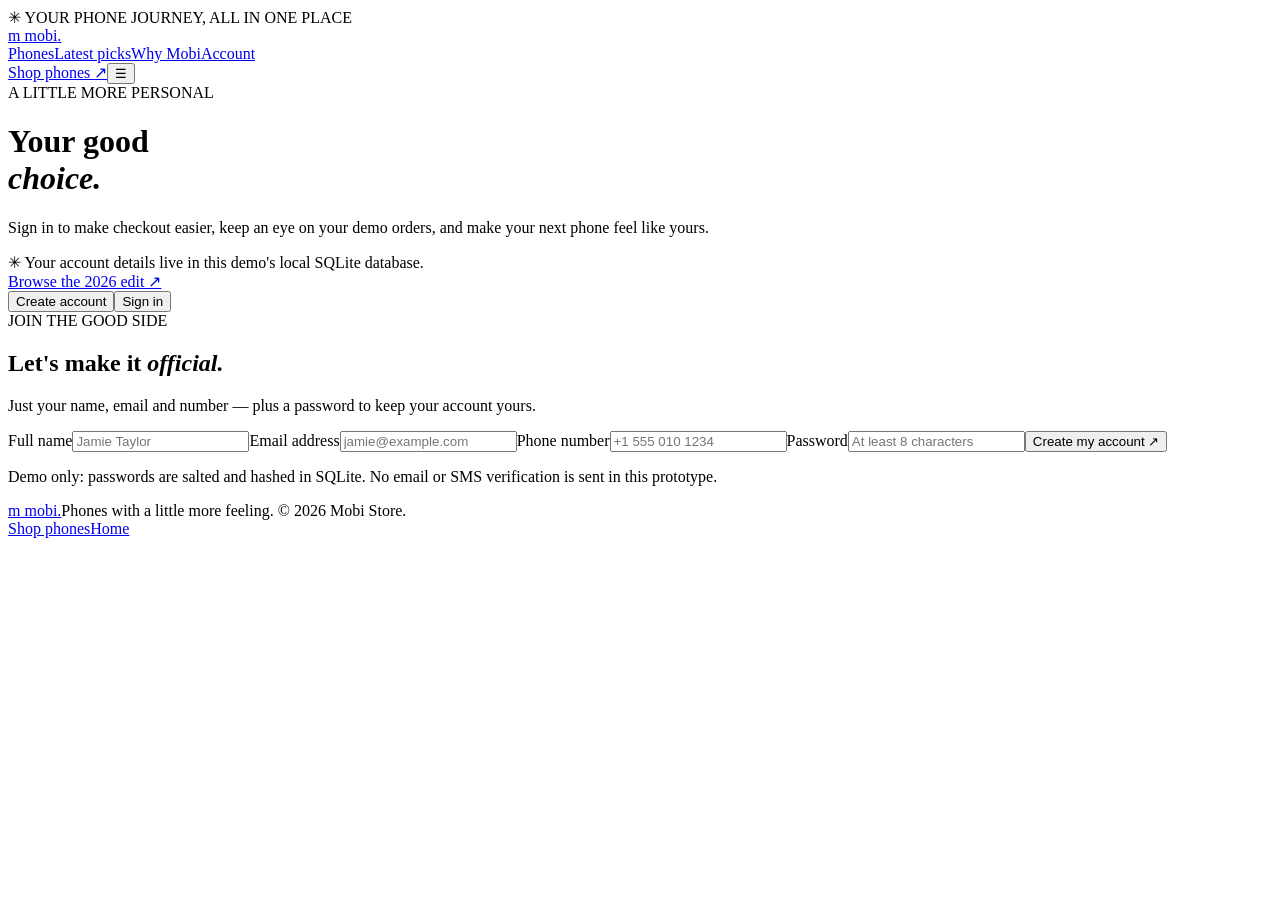
==== account.html @ eb7fe22f "feat: add storefront pages" ====
<!doctype html><html lang="en"><head><meta charset="utf-8"><meta name="viewport" content="width=device-width,initial-scale=1"><meta name="theme-color" content="#f6f5f1"><title>Your Mobi account</title><link rel="stylesheet" href="/static/styles.css"><link rel="preconnect" href="https://fonts.googleapis.com"><link rel="preconnect" href="https://fonts.gstatic.com" crossorigin><link href="https://fonts.googleapis.com/css2?family=DM+Sans:wght@400;500;600;700&family=Manrope:wght@400;500;600;700;800&display=swap" rel="stylesheet"><link rel="stylesheet" href="/static/pages.css"></head><body><div class="announcement"><span class="spark">✳</span> YOUR PHONE JOURNEY, ALL IN ONE PLACE</div><header class="topbar"><a class="brand" href="/"><span class="brand-mark">m</span> mobi<span class="brand-dot">.</span></a><nav class="desktop-nav"><a href="/phones.html">Phones</a><a href="/phones.html#shop">Latest picks</a><a href="/#why-mobi">Why Mobi</a><a class="active" href="/account.html">Account</a></nav><div class="header-actions"><a class="cart-button" href="/">Shop phones <span>↗</span></a><button class="menu-button" id="menuButton" aria-label="Toggle navigation">☰</button></div></header><main class="account-page"><div class="account-aside"><div class="eyebrow"><span class="eyebrow-line"></span> A LITTLE MORE PERSONAL</div><h1>Your good<br><em>choice.</em></h1><p>Sign in to make checkout easier, keep an eye on your demo orders, and make your next phone feel like yours.</p><div class="account-aside-note"><span>✳</span> Your account details live in this demo's local SQLite database.</div><a href="/phones.html" class="text-link">Browse the 2026 edit ↗</a></div><section class="account-card" id="accountCard"><div class="account-tabs" id="accountTabs"><button class="account-tab active" data-mode="signup">Create account</button><button class="account-tab" data-mode="login">Sign in</button></div><div class="account-form-wrap" id="accountForms"><div class="eyebrow"><span class="eyebrow-line"></span> JOIN THE GOOD SIDE</div><h2 id="accountTitle">Let's make it <em>official.</em></h2><p class="account-intro" id="accountIntro">Just your name, email and number — plus a password to keep your account yours.</p><form id="signupForm"><label>Full name<input name="name" autocomplete="name" required minlength="2" maxlength="120" placeholder="Jamie Taylor"></label><label>Email address<input name="email" type="email" autocomplete="email" required maxlength="250" placeholder="jamie@example.com"></label><label>Phone number<input name="phone" type="tel" autocomplete="tel" required minlength="7" maxlength="30" placeholder="+1 555 010 1234"></label><label>Password<input name="password" type="password" autocomplete="new-password" required minlength="8" maxlength="200" placeholder="At least 8 characters"></label><button class="button button-dark" type="submit">Create my account <span>↗</span></button><div class="account-message" id="signupMessage" role="status"></div></form><form id="loginForm" hidden><label>Email address<input name="email" type="email" autocomplete="username" required placeholder="jamie@example.com"></label><label>Password<input name="password" type="password" autocomplete="current-password" required placeholder="Your password"></label><button class="button button-dark" type="submit">Sign in <span>↗</span></button><div class="account-message" id="loginMessage" role="status"></div></form><p class="privacy-note">Demo only: passwords are salted and hashed in SQLite. No email or SMS verification is sent in this prototype.</p></div><div class="account-profile" id="accountProfile" hidden></div></section></main><footer class="footer"><a class="brand" href="/"><span class="brand-mark">m</span> mobi<span class="brand-dot">.</span></a><span>Phones with a little more feeling. © 2026 Mobi Store.</span><div><a href="/phones.html">Shop phones</a><a href="/">Home</a></div></footer><script src="/static/account.js" defer></script></body></html>
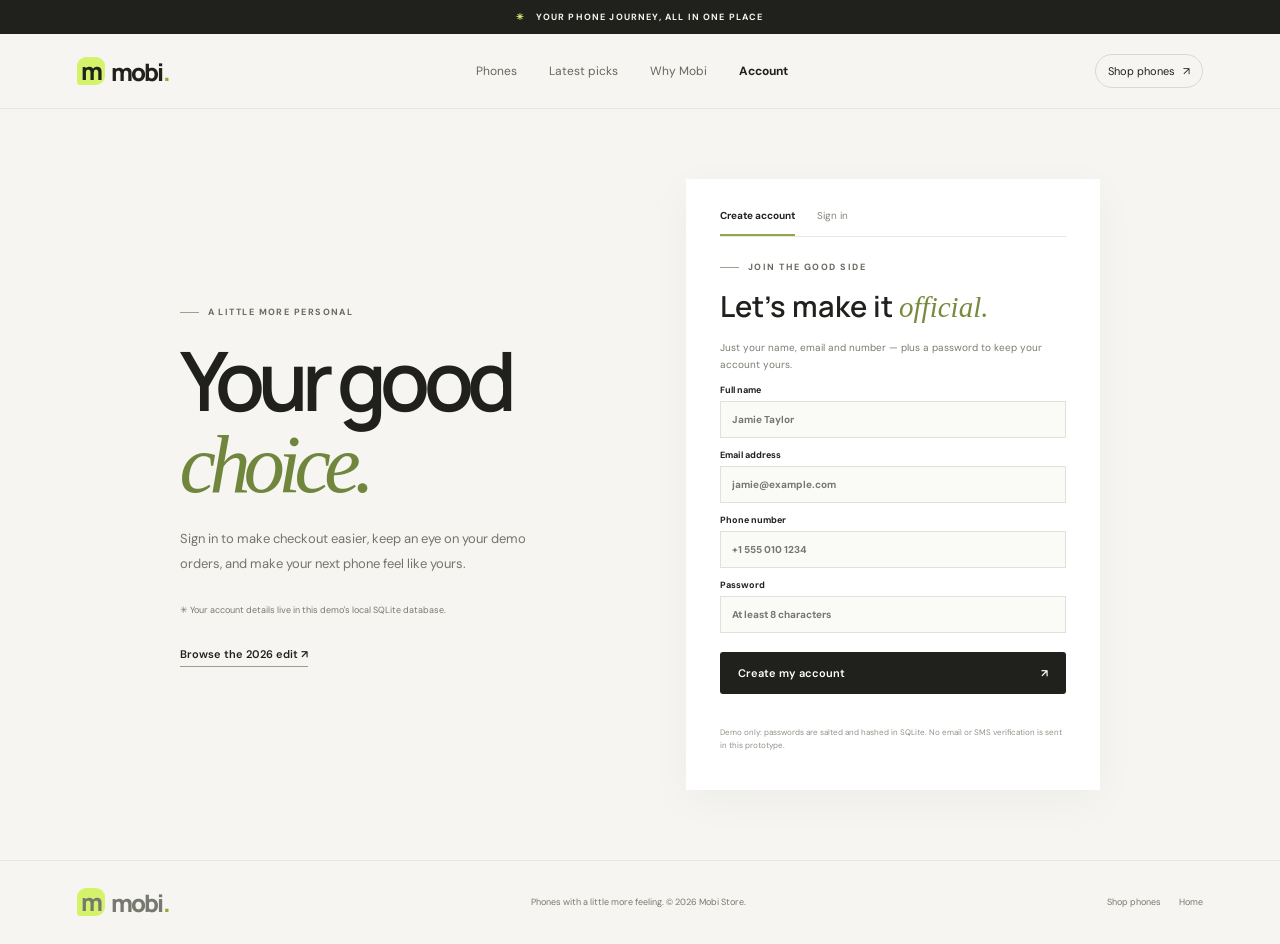
==== commit a7234dfb: "Fix GitHub Pages project paths and catalog fallback" ====
--- a/account.html
+++ b/account.html
@@ -1 +1 @@
-<!doctype html><html lang="en"><head><meta charset="utf-8"><meta name="viewport" content="width=device-width,initial-scale=1"><meta name="theme-color" content="#f6f5f1"><title>Your Mobi account</title><link rel="stylesheet" href="/static/styles.css"><link rel="preconnect" href="https://fonts.googleapis.com"><link rel="preconnect" href="https://fonts.gstatic.com" crossorigin><link href="https://fonts.googleapis.com/css2?family=DM+Sans:wght@400;500;600;700&family=Manrope:wght@400;500;600;700;800&display=swap" rel="stylesheet"><link rel="stylesheet" href="/static/pages.css"></head><body><div class="announcement"><span class="spark">✳</span> YOUR PHONE JOURNEY, ALL IN ONE PLACE</div><header class="topbar"><a class="brand" href="/"><span class="brand-mark">m</span> mobi<span class="brand-dot">.</span></a><nav class="desktop-nav"><a href="/phones.html">Phones</a><a href="/phones.html#shop">Latest picks</a><a href="/#why-mobi">Why Mobi</a><a class="active" href="/account.html">Account</a></nav><div class="header-actions"><a class="cart-button" href="/">Shop phones <span>↗</span></a><button class="menu-button" id="menuButton" aria-label="Toggle navigation">☰</button></div></header><main class="account-page"><div class="account-aside"><div class="eyebrow"><span class="eyebrow-line"></span> A LITTLE MORE PERSONAL</div><h1>Your good<br><em>choice.</em></h1><p>Sign in to make checkout easier, keep an eye on your demo orders, and make your next phone feel like yours.</p><div class="account-aside-note"><span>✳</span> Your account details live in this demo's local SQLite database.</div><a href="/phones.html" class="text-link">Browse the 2026 edit ↗</a></div><section class="account-card" id="accountCard"><div class="account-tabs" id="accountTabs"><button class="account-tab active" data-mode="signup">Create account</button><button class="account-tab" data-mode="login">Sign in</button></div><div class="account-form-wrap" id="accountForms"><div class="eyebrow"><span class="eyebrow-line"></span> JOIN THE GOOD SIDE</div><h2 id="accountTitle">Let's make it <em>official.</em></h2><p class="account-intro" id="accountIntro">Just your name, email and number — plus a password to keep your account yours.</p><form id="signupForm"><label>Full name<input name="name" autocomplete="name" required minlength="2" maxlength="120" placeholder="Jamie Taylor"></label><label>Email address<input name="email" type="email" autocomplete="email" required maxlength="250" placeholder="jamie@example.com"></label><label>Phone number<input name="phone" type="tel" autocomplete="tel" required minlength="7" maxlength="30" placeholder="+1 555 010 1234"></label><label>Password<input name="password" type="password" autocomplete="new-password" required minlength="8" maxlength="200" placeholder="At least 8 characters"></label><button class="button button-dark" type="submit">Create my account <span>↗</span></button><div class="account-message" id="signupMessage" role="status"></div></form><form id="loginForm" hidden><label>Email address<input name="email" type="email" autocomplete="username" required placeholder="jamie@example.com"></label><label>Password<input name="password" type="password" autocomplete="current-password" required placeholder="Your password"></label><button class="button button-dark" type="submit">Sign in <span>↗</span></button><div class="account-message" id="loginMessage" role="status"></div></form><p class="privacy-note">Demo only: passwords are salted and hashed in SQLite. No email or SMS verification is sent in this prototype.</p></div><div class="account-profile" id="accountProfile" hidden></div></section></main><footer class="footer"><a class="brand" href="/"><span class="brand-mark">m</span> mobi<span class="brand-dot">.</span></a><span>Phones with a little more feeling. © 2026 Mobi Store.</span><div><a href="/phones.html">Shop phones</a><a href="/">Home</a></div></footer><script src="/static/account.js" defer></script></body></html>+<!doctype html><html lang="en"><head><meta charset="utf-8"><meta name="viewport" content="width=device-width,initial-scale=1"><meta name="theme-color" content="#f6f5f1"><title>Your Mobi account</title><link rel="stylesheet" href="./static/styles.css"><link rel="preconnect" href="https://fonts.googleapis.com"><link rel="preconnect" href="https://fonts.gstatic.com" crossorigin><link href="https://fonts.gstatic.com" rel="preconnect"><link href="https://fonts.googleapis.com/css2?family=DM+Sans:wght@400;500;600;700&family=Manrope:wght@400;500;600;700;800&display=swap" rel="stylesheet"><link rel="stylesheet" href="./static/pages.css"></head><body><div class="announcement"><span class="spark">✳</span> YOUR PHONE JOURNEY, ALL IN ONE PLACE</div><header class="topbar"><a class="brand" href="./index.html"><span class="brand-mark">m</span> mobi<span class="brand-dot">.</span></a><nav class="desktop-nav"><a href="./phones.html">Phones</a><a href="./phones.html#shop">Latest picks</a><a href="./index.html#why-mobi">Why Mobi</a><a class="active" href="./account.html">Account</a></nav><div class="header-actions"><a class="cart-button" href="./index.html">Shop phones <span>↗</span></a><button class="menu-button" id="menuButton" aria-label="Toggle navigation">☰</button></div></header><main class="account-page"><div class="account-aside"><div class="eyebrow"><span class="eyebrow-line"></span> A LITTLE MORE PERSONAL</div><h1>Your good<br><em>choice.</em></h1><p>Sign in to make checkout easier, keep an eye on your demo orders, and make your next phone feel like yours.</p><div class="account-aside-note"><span>✳</span> Your account details live in this demo's local SQLite database.</div><a href="./phones.html" class="text-link">Browse the 2026 edit ↗</a></div><section class="account-card" id="accountCard"><div class="account-tabs" id="accountTabs"><button class="account-tab active" data-mode="signup">Create account</button><button class="account-tab" data-mode="login">Sign in</button></div><div class="account-form-wrap" id="accountForms"><div class="eyebrow"><span class="eyebrow-line"></span> JOIN THE GOOD SIDE</div><h2 id="accountTitle">Let's make it <em>official.</em></h2><p class="account-intro" id="accountIntro">Just your name, email and number — plus a password to keep your account yours.</p><form id="signupForm"><label>Full name<input name="name" autocomplete="name" required minlength="2" maxlength="120" placeholder="Jamie Taylor"></label><label>Email address<input name="email" type="email" autocomplete="email" required maxlength="250" placeholder="jamie@example.com"></label><label>Phone number<input name="phone" type="tel" autocomplete="tel" required minlength="7" maxlength="30" placeholder="+1 555 010 1234"></label><label>Password<input name="password" type="password" autocomplete="new-password" required minlength="8" maxlength="200" placeholder="At least 8 characters"></label><button class="button button-dark" type="submit">Create my account <span>↗</span></button><div class="account-message" id="signupMessage" role="status"></div></form><form id="loginForm" hidden><label>Email address<input name="email" type="email" autocomplete="username" required placeholder="jamie@example.com"></label><label>Password<input name="password" type="password" autocomplete="current-password" required placeholder="Your password"></label><button class="button button-dark" type="submit">Sign in <span>↗</span></button><div class="account-message" id="loginMessage" role="status"></div></form><p class="privacy-note">Demo only: passwords are salted and hashed in SQLite. No email or SMS verification is sent in this prototype.</p></div><div class="account-profile" id="accountProfile" hidden></div></section></main><footer class="footer"><a class="brand" href="./index.html"><span class="brand-mark">m</span> mobi<span class="brand-dot">.</span></a><span>Phones with a little more feeling. © 2026 Mobi Store.</span><div><a href="./phones.html">Shop phones</a><a href="./index.html">Home</a></div></footer><script src="./static/account.js" defer></script></body></html>
--- a/static/styles.css
+++ b/static/styles.css
@@ -0,0 +1,3 @@
+:root{--ink:#20211d;--muted:#777970;--cream:#f6f5f1;--paper:#fff;--lime:#d5f36a;--line:#e7e6df;--serif:Georgia,serif;--sans:'DM Sans',Arial,sans-serif;--display:'Manrope','DM Sans',sans-serif}*{box-sizing:border-box}html{scroll-behavior:smooth;scroll-padding-top:90px}body{margin:0;background:var(--cream);color:var(--ink);font:14px var(--sans)}a{color:inherit;text-decoration:none}button,input,select,textarea{font:inherit}button{color:inherit;cursor:pointer}.announcement{min-height:34px;background:var(--ink);color:#f5f5ed;text-align:center;font-size:9px;letter-spacing:.13em;font-weight:700;display:flex;justify-content:center;align-items:center;gap:10px}.announcement .spark,.announcement a{color:var(--lime)}.topbar{height:75px;padding:0 6%;display:flex;align-items:center;justify-content:space-between;background:var(--cream);position:sticky;top:0;z-index:20;border-bottom:1px solid #e6e5de}.brand{font:800 24px var(--display);letter-spacing:-1.8px;display:flex;align-items:center;gap:6px}.brand-mark{width:28px;height:28px;background:var(--lime);border-radius:9px 9px 9px 3px;text-align:center;line-height:28px}.brand-dot{color:#8fad30;margin-left:-6px}.desktop-nav{display:flex;gap:32px}.desktop-nav a{font-size:12px;color:#66685f}.desktop-nav a:hover,.desktop-nav .active{font-weight:700;color:var(--ink)}.header-actions{display:flex;align-items:center;gap:14px}.icon-btn,.menu-button{border:0;background:none;padding:5px}.icon-btn svg,.cart-button svg,.searchbox svg{width:18px;height:18px;fill:none;stroke:currentColor;stroke-width:1.7}.cart-button{border:1px solid #d9d9d1;border-radius:30px;padding:9px 12px;display:flex;gap:8px;align-items:center;background:transparent;font-size:11px}.cart-button b{background:var(--lime);border-radius:50%;height:18px;min-width:18px;display:grid;place-items:center}.menu-button{display:none}.hero{max-width:1350px;margin:auto;padding:58px 9% 70px;min-height:520px;display:grid;grid-template-columns:1fr 1fr;align-items:center;gap:4%;position:relative}.hero-copy{z-index:2}.eyebrow{font-size:9px;letter-spacing:.16em;font-weight:700;color:#686a61;display:flex;align-items:center;gap:9px}.eyebrow-line{height:1px;width:19px;background:#9fa08f}.hero h1{font:600 clamp(52px,6vw,80px)/.98 var(--display);letter-spacing:-.075em;margin:22px 0}.hero h1 span,.section-heading em,.feature-text em,.newsletter em,.checkout-modal h2 em{font-family:var(--serif);font-style:italic;color:#71863d;font-weight:400}.hero-copy>p{max-width:390px;color:#6d6e66;line-height:1.8}.hero-actions{display:flex;align-items:center;gap:22px;margin-top:25px}.button{display:inline-flex;align-items:center;justify-content:space-between;gap:22px;border:0;border-radius:3px;padding:14px 18px;font-weight:600;font-size:11px}.button-dark{background:var(--ink);color:#fff}.button-dark:hover{background:#45473e}.text-link{font-size:11px;font-weight:600;border-bottom:1px solid #9b9c90;padding-bottom:5px}.hero-note{display:flex;align-items:center;margin-top:35px;color:#77786f;font-size:10px;gap:9px}.avatar-stack{display:flex}.avatar-stack i{font-style:normal;border:2px solid var(--cream);height:23px;width:23px;border-radius:50%;margin-left:-4px;text-align:center;background:#d7b9a4}.avatar-stack i:nth-child(2){background:#9fae87}.avatar-stack i:nth-child(3){background:#d8c9ac}.hero-art{position:relative;max-width:490px;width:100%;justify-self:end}.hero-image-wrap{height:390px;background:#e8e5dd;overflow:hidden;border-radius:45% 45% 3px 3px;position:relative}.hero-image-wrap:after{content:'';position:absolute;inset:55% 0 0;background:linear-gradient(0deg,#1a1b18aa,transparent)}.hero-image-wrap img{width:100%;height:100%;object-fit:cover;mix-blend-mode:multiply}.photo-caption{position:absolute;z-index:1;bottom:22px;left:25px;color:white;display:grid;gap:7px}.photo-caption span{font-size:8px;letter-spacing:.15em}.photo-caption b{font:22px var(--serif)}.art-pill{position:absolute;z-index:2;background:white;border-radius:30px;padding:11px 15px;font-size:8px;letter-spacing:.1em;font-weight:700}.pill-top{right:-14px;top:30px}.pill-bottom{right:-18px;bottom:28px}.art-sticker{position:absolute;left:-35px;bottom:95px;background:var(--lime);width:88px;height:88px;border-radius:50%;display:grid;place-content:center;text-align:center;font:italic 11px var(--serif);transform:rotate(-10deg);z-index:2}.hero-index{position:absolute;right:5%;bottom:25px;font-size:9px;color:#84867d}.trust-strip{background:#eeede7;padding:24px 9%;display:grid;grid-template-columns:repeat(4,1fr);gap:18px}.trust-strip>div{display:flex;gap:12px;align-items:center}.trust-icon{height:30px;width:30px;display:grid;place-items:center;border:1px solid #d9dbce;border-radius:50%;color:#637a2f}.trust-strip p{margin:0;display:grid;gap:4px}.trust-strip b{font-size:10px}.trust-strip small{font-size:9px;color:#7f8076}.shop-section{max-width:1400px;padding:80px 8% 55px;margin:auto}.section-heading{display:flex;align-items:end;justify-content:space-between}.section-heading h2,.newsletter h2{font:600 clamp(35px,4vw,52px)/1.05 var(--display);letter-spacing:-.07em;margin:15px 0 0}.heading-aside{font:italic 14px var(--serif);color:#77796f}.controls{display:flex;justify-content:space-between;align-items:center;border-bottom:1px solid var(--line);margin-top:28px;padding-bottom:13px;gap:15px}.filter-list{display:flex;gap:7px;overflow:auto}.filter{border:1px solid transparent;background:transparent;padding:9px 13px;border-radius:30px;white-space:nowrap;font-size:10px;color:#73756b}.filter.active{background:var(--ink);color:white}.filter-num{color:var(--lime)}.sort-search{display:flex;gap:12px;align-items:center}.searchbox{display:flex;align-items:center;gap:7px;border-bottom:1px solid #d3d4ca;padding:6px}.searchbox input{width:110px;border:0;background:transparent;outline:none;font-size:10px}.searchbox kbd{font-size:8px;border:1px solid #e1e1da;padding:2px}.sort-search select{background:transparent;border:0;border-bottom:1px solid #d3d4ca;padding:8px 2px;font-size:10px}.products-grid{display:grid;grid-template-columns:repeat(4,minmax(0,1fr));gap:36px 18px;padding-top:24px}.product-card{min-width:0;position:relative}.product-media{height:260px;background:var(--swatch,#e7e5df);position:relative;overflow:hidden;border-radius:3px;display:block}.product-media img{width:100%;height:100%;object-fit:cover;mix-blend-mode:multiply;transition:transform .4s}.product-card:hover .product-media img{transform:scale(1.04)}.product-badge{position:absolute;left:10px;top:10px;background:white;padding:6px 9px;border-radius:30px;font-size:8px;font-weight:700}.wish-button{position:absolute;right:9px;top:9px;width:30px;height:30px;border:0;border-radius:50%;background:white}.wish-button.liked{background:var(--lime)}.quick-add{position:absolute;left:10px;right:10px;bottom:10px;background:white;border:0;height:38px;display:flex;justify-content:space-between;align-items:center;padding:0 12px;font-size:10px;font-weight:700;opacity:0;transition:.2s}.product-card:hover .quick-add,.quick-add:focus{opacity:1}.product-info{padding:12px 2px}.product-meta,.product-title-row{display:flex;align-items:center;justify-content:space-between;gap:8px}.product-meta{font-size:9px;color:#77796f}.rating{color:#6f7f3f}.product-title-row{margin:8px 0 5px}.product-title-row h3{font:600 15px var(--display);margin:0}.price{font-size:12px;font-weight:700;white-space:nowrap}.old-price{font-size:9px;color:#9b9c93;text-decoration:line-through;margin-right:4px;font-weight:400}.product-info>p{font-size:9px;color:#83847b;margin:0;line-height:1.5}.loading{grid-column:1/-1;padding:70px;text-align:center;color:#818279}.empty-state{text-align:center;padding:65px 15px}.empty-state h3{font:600 22px var(--display)}.shop-footnote{margin-top:35px;padding:15px 0;border-top:1px solid var(--line);display:flex;gap:9px;align-items:center;color:#74766c;font-size:10px}.shop-footnote a{margin-left:auto;font-weight:600}.feature-banner{max-width:1250px;margin:15px auto 70px;background:#34392c;color:white;min-height:330px;display:grid;grid-template-columns:1fr 1fr;align-items:center;padding:45px 8%;gap:10%}.feature-graphic{height:230px;display:grid;place-items:center;background:radial-gradient(ellipse,#596245,#34392c);border-radius:50%;position:relative}.feature-orb{height:130px;width:130px;border-radius:50%;background:var(--lime);color:#26291f;font:800 83px var(--display);display:grid;place-items:center}.orbit{position:absolute;border:1px solid #b4ca7140;border-radius:50%;width:80%;height:80%}.orbit2{width:105%;height:60%}.feature-spark,.banner-doodle{color:var(--lime)}.feature-text .eyebrow{color:#d1d5c4}.feature-text h2{font:500 40px var(--display);letter-spacing:-.06em}.feature-text p{font-size:12px;color:#d0d1c6;line-height:1.8}.button-light{background:var(--lime);color:#23251f}.newsletter{max-width:1200px;margin:0 auto 65px;padding:48px 8%;background:#eeede7;display:flex;justify-content:space-between;gap:35px;align-items:center}.newsletter p{font-size:11px;color:#77796f}.newsletter form{display:grid;grid-template-columns:1fr auto;min-width:320px}.newsletter input{padding:13px;border:1px solid #d9d9d1;background:white}.newsletter button{border:0;background:var(--ink);color:white;padding:0 14px}.newsletter small{grid-column:1/-1;font-size:8px;color:#888}.footer{padding:25px 6%;display:flex;align-items:center;justify-content:space-between;border-top:1px solid var(--line);font-size:9px;color:#77796f}.footer>div{display:flex;gap:18px}.overlay,.modal-backdrop{position:fixed;inset:0;background:#15161288;opacity:0;pointer-events:none;transition:.2s;z-index:40}.overlay.show,.modal-backdrop.show{opacity:1;pointer-events:auto}.cart-drawer{position:fixed;right:0;top:0;height:100vh;width:min(420px,100%);background:var(--cream);z-index:41;padding:25px;transform:translateX(100%);transition:.25s;display:flex;flex-direction:column}.cart-drawer.open{transform:none}.drawer-head{display:flex;justify-content:space-between}.drawer-head h2{font:600 25px var(--display)}.close-btn{border:0;background:transparent;font-size:25px}.cart-items{overflow:auto}.cart-empty{text-align:center;margin:auto}.cart-empty>div{font-size:40px}.cart-row{display:grid;grid-template-columns:70px 1fr auto;gap:12px;border-bottom:1px solid var(--line);padding:15px 0;font-size:10px}.cart-row img{width:70px;height:70px;object-fit:cover;background:#eee}.cart-row h3{margin:0}.qty-controls{display:flex;gap:10px;align-items:center;margin-top:8px}.qty-controls button,.remove-item{border:1px solid var(--line);background:white}.remove-item{display:block;margin-top:8px;font-size:8px}.drawer-bottom{margin-top:auto}.drawer-bottom p,.drawer-bottom small{font-size:9px;color:#777}.subtotal,.checkout-total{display:flex;justify-content:space-between;padding:13px 0}.drawer-bottom .button{width:100%}.modal-backdrop{z-index:45;display:grid;place-items:center;padding:20px}.checkout-modal{position:relative;background:white;padding:28px;width:min(470px,100%);max-height:90vh;overflow:auto}.modal-close{position:absolute;right:17px;top:12px}.checkout-modal h2{font:600 32px var(--display)}.modal-intro{font-size:10px;color:#777}.checkout-modal form label{display:block;font-size:9px;font-weight:700;margin:10px 0}.checkout-modal input,.checkout-modal textarea{display:block;width:100%;padding:10px;border:1px solid var(--line);margin-top:5px}.checkout-modal .button{width:100%}.form-message{color:#a44;font-size:10px}.toast{position:fixed;bottom:22px;left:50%;transform:translate(-50%,20px);opacity:0;background:var(--ink);color:white;padding:12px 18px;z-index:60;font-size:10px;transition:.2s}.toast.show{opacity:1;transform:translate(-50%,0)}.sr-only{position:absolute;width:1px;height:1px;overflow:hidden;clip:rect(0,0,0,0)}
+@media(max-width:900px){.products-grid{grid-template-columns:repeat(3,1fr)}.hero{padding:45px 6%}.trust-strip{padding:22px 6%}.shop-section{padding:65px 6%}.desktop-nav{gap:18px}.feature-banner{margin:15px 4% 60px}.newsletter{margin:0 4% 50px}}
+@media(max-width:650px){.announcement{font-size:8px}.topbar{height:62px;padding:0 5%}.desktop-nav{display:none;position:absolute;top:62px;left:0;right:0;background:var(--cream);padding:20px;flex-direction:column;gap:18px;border-bottom:1px solid var(--line)}.desktop-nav.show{display:flex}.menu-button{display:block}.header-actions{gap:7px}.hero{grid-template-columns:1fr;padding:42px 7% 55px;gap:30px}.hero h1{font-size:58px}.hero-art{justify-self:center;width:90%}.hero-image-wrap{height:330px}.hero-index{display:none}.trust-strip{grid-template-columns:1fr 1fr;padding:20px 7%;gap:17px}.shop-section{padding:55px 5% 38px}.section-heading{display:block}.section-heading h2{font-size:38px}.heading-aside{margin-top:12px}.controls{display:block}.filter-list{margin-bottom:12px}.sort-search{justify-content:space-between}.products-grid{grid-template-columns:repeat(2,minmax(0,1fr));gap:20px 11px}.product-media{height:210px}.product-title-row{align-items:start}.product-title-row h3{font-size:13px}.quick-add{opacity:1;bottom:7px;height:32px}.product-info>p{display:none}.shop-footnote{align-items:flex-start}.feature-banner{grid-template-columns:1fr;padding:32px 8%;gap:20px}.feature-graphic{height:200px}.feature-text h2{font-size:34px}.newsletter{display:block;padding:32px 7%}.newsletter form{min-width:0;margin-top:18px}.footer{display:grid;gap:14px}.footer>div{flex-wrap:wrap}.searchbox input{width:90px}}
--- a/static/pages.css
+++ b/static/pages.css
@@ -0,0 +1 @@
+.catalog-page{padding-top:60px;min-height:70vh}.catalog-page .section-heading h2{max-width:700px}.catalog-intro{font-size:11px;color:#77796f;margin:13px 0}.catalog-disclaimer{border-top:1px solid var(--line);margin-top:35px;padding:16px 0;color:#788345;font-size:11px;display:flex;gap:10px}.catalog-disclaimer span{font-size:9px;color:#85867c;line-height:1.7}.product-page{max-width:1180px;margin:auto;padding:32px 6% 75px}.back-link{font-size:10px;color:#74766d}.product-detail{display:grid;grid-template-columns:1fr 1fr;gap:8%;padding-top:25px}.gallery-main{position:relative;height:500px;background:var(--swatch);overflow:hidden}.gallery-main>img{width:100%;height:100%;object-fit:cover;mix-blend-mode:multiply}.gallery-thumbs{display:flex;gap:9px;margin-top:11px}.gallery-thumb{border:1px solid transparent;background:var(--swatch);width:75px;height:75px;padding:0}.gallery-thumb.selected{border-color:#272920}.gallery-thumb img{width:100%;height:100%;object-fit:cover;mix-blend-mode:multiply}.gallery-caption{font-size:9px;color:#898b81}.detail-copy{padding:18px 0}.detail-copy h1{font:600 clamp(38px,5vw,55px)/1.02 var(--display);letter-spacing:-.07em;margin:18px 0 10px}.detail-rating{display:flex;gap:9px;color:#84867c;font-size:10px}.detail-price{font-size:24px;font-weight:700;margin:24px 0 12px}.detail-price small{font-size:9px;color:#85867d;font-weight:400}.detail-description{font-size:12px;color:#6c6e65;line-height:1.8}.detail-perks{display:flex;gap:20px;border-block:1px solid var(--line);padding:15px 0;margin:20px 0}.detail-perks>div{font-size:9px}.detail-perks b{margin-right:7px;color:#74883d}.stock-note{font-size:9px;color:#6d7760;margin:14px 0}.detail-add{width:100%}.detail-demo{font-size:9px;color:#87887f;line-height:1.7}.related-section{border-top:1px solid var(--line);padding:32px 0;margin-top:45px;display:flex;align-items:center;gap:25px}.related-section h2{font:600 26px var(--display);margin:0 auto 0 0}.account-page{max-width:1100px;margin:auto;padding:70px 7%;display:grid;grid-template-columns:1fr 1fr;gap:10%;align-items:center;min-height:620px}.account-aside h1{font:600 clamp(58px,7vw,82px)/.98 var(--display);letter-spacing:-.08em;margin:22px 0}.account-aside h1 em{font-family:var(--serif);color:#71863d;font-weight:400}.account-aside>p{font-size:13px;line-height:1.9;color:#73756c;max-width:370px}.account-aside-note{font-size:9px;color:#77796f;margin:28px 0}.account-card{background:white;padding:30px 34px;box-shadow:0 10px 40px #25281b0a}.account-tabs{display:flex;gap:22px;border-bottom:1px solid var(--line);margin-bottom:24px}.account-tab{border:0;border-bottom:2px solid transparent;padding:0 0 12px;background:none;font-size:10px;color:#86877e}.account-tab.active{border-color:#91a74c;color:var(--ink);font-weight:700}.account-form-wrap h2,.account-profile h2{font:600 29px var(--display);margin:13px 0}.account-form-wrap h2 em,.account-profile h2 em{font-family:var(--serif);color:#768b3e;font-weight:400}.account-intro{font-size:10px;line-height:1.7;color:#7a7c72}.account-card form label{display:block;font-size:9px;font-weight:700;margin:11px 0}.account-card form input{display:block;width:100%;border:1px solid #e1e1d9;background:#fafaf7;padding:11px;margin-top:5px;font-size:10px}.account-card form .button{width:100%;margin-top:8px}.account-message{font-size:9px;color:#8a4c34;min-height:14px;margin-top:10px}.privacy-note{font-size:8px;color:#919289;line-height:1.6}.profile-avatar{width:49px;height:49px;border-radius:50%;display:grid;place-items:center;background:var(--lime);font-size:24px;margin:20px 0 12px}.profile-details{display:grid;gap:12px;padding:15px 0;border-block:1px solid var(--line)}.profile-details div{display:grid;gap:4px}.profile-details small,.order-card small{font-size:8px;color:#898a81}.profile-details b{font-size:10px}.order-history{margin-top:18px}.orders-list>p,.no-orders{font-size:9px;color:#808177}.no-orders a{color:#52652b;text-decoration:underline}.order-card{border:1px solid var(--line);padding:11px;margin-top:10px;font-size:9px}.order-card>div:first-child{display:grid;gap:5px}.order-card>strong{float:right;margin-top:-25px}.order-card ul{padding-left:14px;color:#76786e;line-height:1.7}.profile-actions{display:flex;align-items:center;gap:18px;margin-top:18px}.profile-actions .button{font-size:9px;padding:11px 13px}.text-button{border:0;background:none;text-decoration:underline;font-size:9px}.card-row{display:grid;grid-template-columns:1fr 1fr;gap:12px}.demo-card-note{background:#eceddf;color:#52642c;font-size:8px;font-weight:700;padding:9px;margin-top:8px}.checkout-modal form .card-row label{margin:10px 0}.checkout-total{border-top:1px solid var(--line);margin-top:8px}@media(max-width:700px){.catalog-page{padding:42px 5%}.product-page{padding:22px 5% 50px}.product-detail{grid-template-columns:1fr;gap:10px;padding-top:18px}.gallery-main{height:min(100vw,420px)}.gallery-thumb{width:65px;height:65px}.detail-copy{padding:8px 0}.detail-copy h1{font-size:42px}.related-section{display:block;margin-top:28px}.related-section h2{font-size:24px;margin:12px 0}.account-page{padding:45px 6% 55px;grid-template-columns:1fr;gap:27px;min-height:0}.account-aside h1{font-size:58px;margin:17px 0}.account-aside>p{font-size:11px}.account-card{padding:24px 20px}.card-row{gap:8px}}
